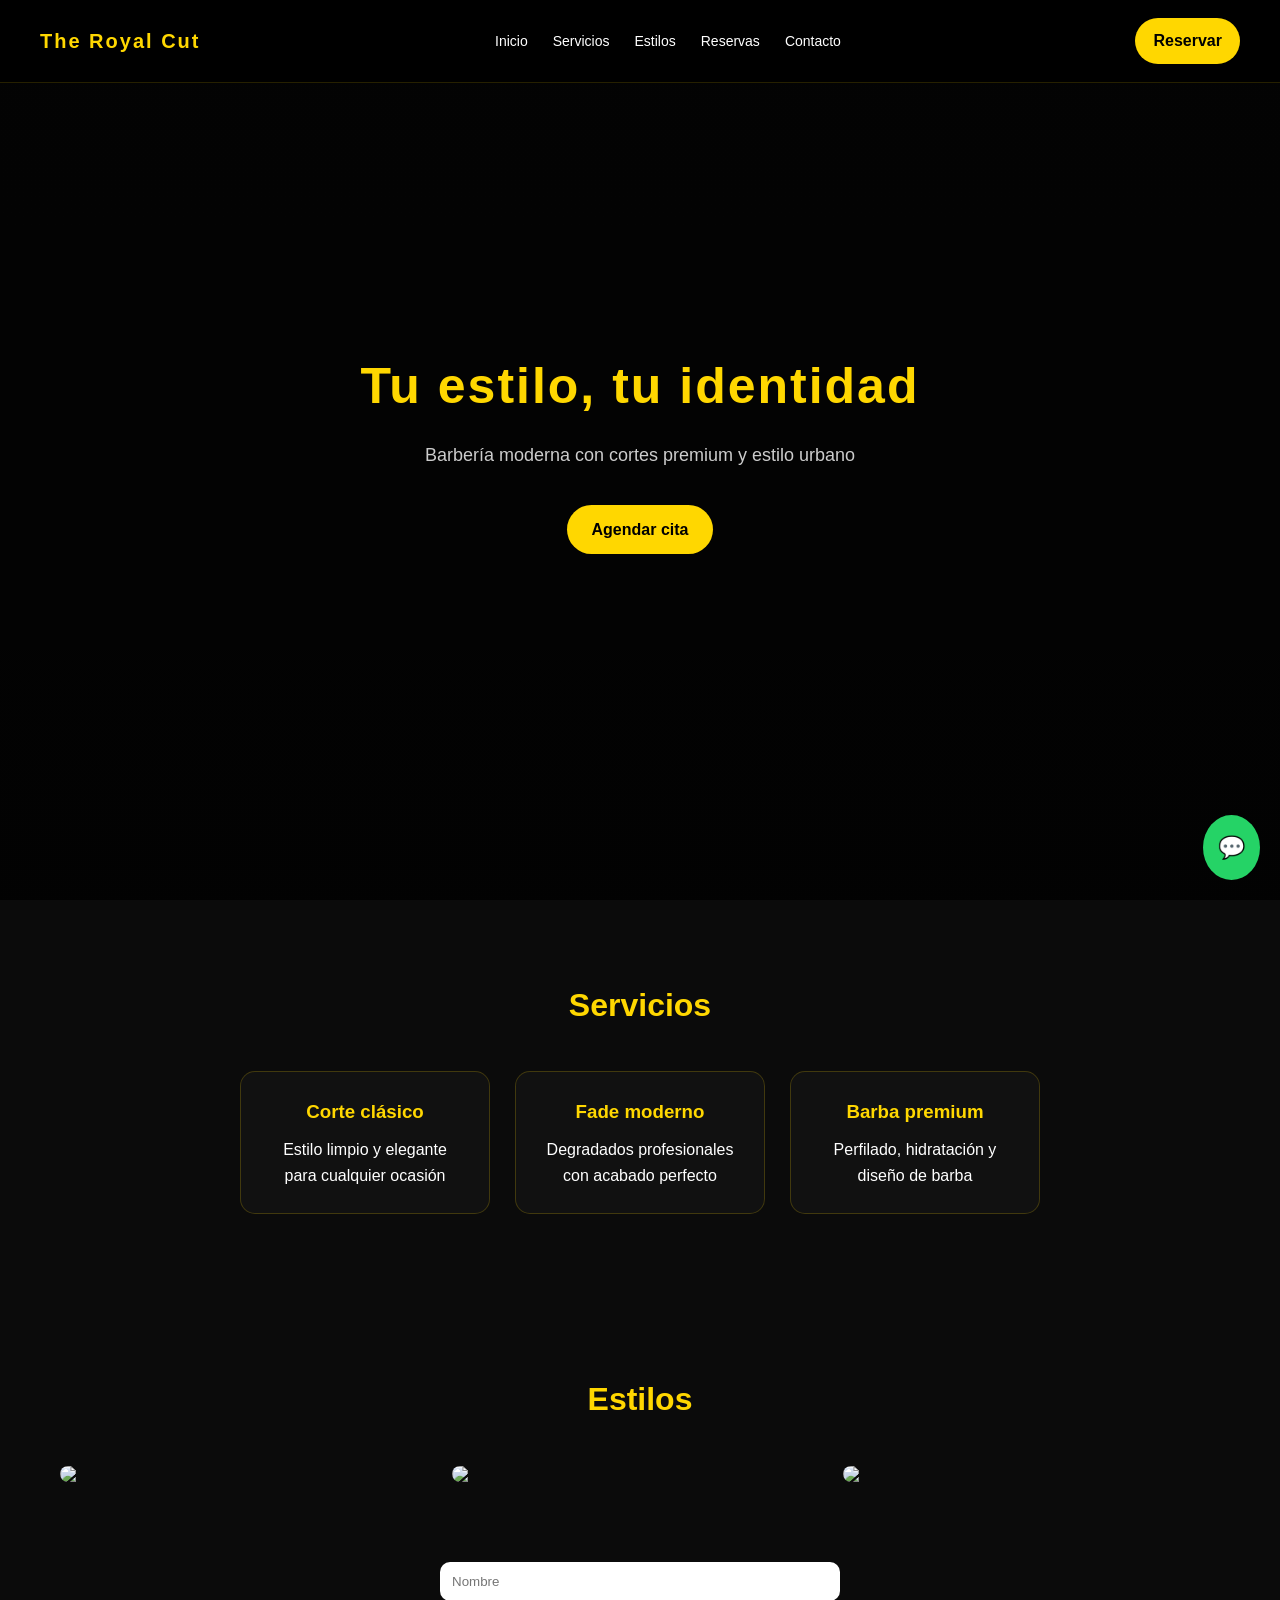
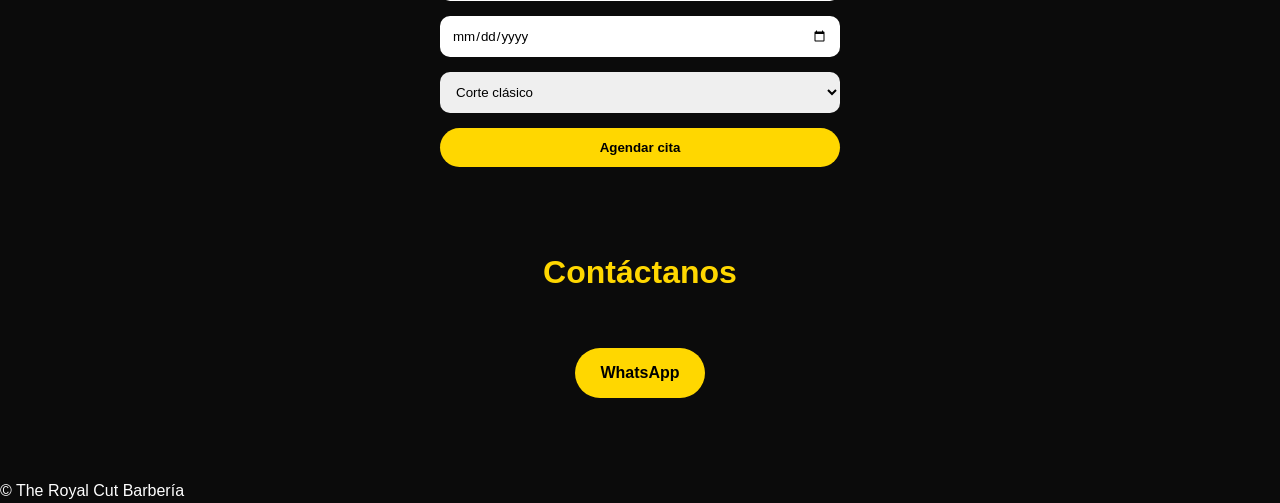
==== pages/barberia.html @ c53c0c9d "Refactor code structure for improved readability and maintainability" ====
<!DOCTYPE html>
<html lang="es">
<head>
    <meta charset="UTF-8">
    <title>Barbería - The Royal Cut</title>
    <meta name="viewport" content="width=device-width, initial-scale=1.0">

    <!-- CSS PROPIO -->
    <link rel="stylesheet" href="../css/barberia.css">
</head>
<body>

<!-- 🧭 NAVBAR -->
<header>
<nav class="navbar">

    <div class="logo">The Royal Cut</div>

    <div class="menu-toggle" id="menu-toggle">☰</div>

    <ul class="menu" id="menu">
        <li><a href="#inicio">Inicio</a></li>
        <li><a href="#servicios">Servicios</a></li>
        <li><a href="#estilos">Estilos</a></li>
        <li><a href="#reservas">Reservas</a></li>
        <li><a href="#contacto">Contacto</a></li>
    </ul>

    <a href="https://wa.me/573000000000" class="btn-reserva">
        Reservar
    </a>

</nav>
</header>

<!-- 💈 HERO -->
<section class="hero" id="inicio">
    <div class="hero-content">
        <h1>Tu estilo, tu identidad</h1>
        <p>Barbería moderna con cortes premium y estilo urbano</p>
        <a href="#reservas" class="btn">Agendar cita</a>
    </div>
</section>

<!-- ✂️ SERVICIOS -->
<section class="experiences" id="servicios">
    <h2>Servicios</h2>

    <div class="cards">

        <div class="card">
            <h3>Corte clásico</h3>
            <p>Estilo limpio y elegante para cualquier ocasión</p>
        </div>

        <div class="card">
            <h3>Fade moderno</h3>
            <p>Degradados profesionales con acabado perfecto</p>
        </div>

        <div class="card">
            <h3>Barba premium</h3>
            <p>Perfilado, hidratación y diseño de barba</p>
        </div>

    </div>
</section>

<!-- 🖼️ ESTILOS / GALERÍA -->
<section class="gallery" id="estilos">
    <h2>Estilos</h2>

    <div class="gallery-grid">
        <img src="../assets/images/barberia/1.jpg">
        <img src="../assets/images/barberia/2.jpg">
        <img src="../assets/images/barberia/3.jpg">
    </div>
</section>

<!-- 📅 RESERVAS -->
<form id="form-reserva">

    <input type="text" id="nombre" placeholder="Nombre" required>

    <input type="date" id="fecha" required>

    <select id="servicio">
        <option value="Corte clásico">Corte clásico</option>
        <option value="Fade moderno">Fade moderno</option>
        <option value="Barba premium">Barba premium</option>
    </select>

    <button type="submit">Agendar cita</button>

</form>

<!-- 📲 CONTACTO -->
<section class="contacto" id="contacto">
    <h2>Contáctanos</h2>
    <a href="https://wa.me/573000000000" class="btn">WhatsApp</a>
</section>

<!-- 💬 BOTÓN -->
<a href="https://wa.me/573000000000" class="whatsapp">💬</a>

<!-- FOOTER -->
<footer>
    <p>© The Royal Cut Barbería</p>
</footer>

<!-- JS -->
<script src="../js/barberia.js"></script>
<script src="../js/main.js"></script>

</body>
</html>
---- css/barberia.css ----
/* ===== RESET ===== */
* {
    margin: 0;
    padding: 0;
    box-sizing: border-box;
    font-family: 'Arial', sans-serif;
}

body {
    background: #0b0b0b;
    color: #fff;
    line-height: 1.6;
}

/* ===== NAVBAR ===== */
.navbar {
    position: fixed;
    top: 0;
    width: 100%;
    padding: 18px 40px;
    display: flex;
    justify-content: space-between;
    align-items: center;
    background: rgba(0,0,0,0.85);
    backdrop-filter: blur(10px);
    z-index: 1000;
    border-bottom: 1px solid rgba(255,215,0,0.15);
}

.logo {
    font-size: 20px;
    font-weight: bold;
    letter-spacing: 2px;
    color: gold;
}

/* MENU */
.menu {
    list-style: none;
    display: flex;
    gap: 25px;
}

.menu li a {
    text-decoration: none;
    color: #fff;
    font-size: 14px;
    transition: 0.3s;
}

.menu li a:hover {
    color: gold;
}

/* BOTÓN RESERVA */
.btn-reserva {
    background: gold;
    color: #000;
    padding: 10px 18px;
    border-radius: 30px;
    font-weight: bold;
    text-decoration: none;
    transition: 0.3s;
}

.btn-reserva:hover {
    transform: scale(1.05);
    background: #ffd700;
}

/* ===== HERO ===== */
.hero {
    height: 100vh;
    background: linear-gradient(rgba(0,0,0,0.7), rgba(0,0,0,0.8)),
                url("../assets/images/barberia/hero.jpg") center/cover;
    display: flex;
    align-items: center;
    justify-content: center;
    text-align: center;
    padding: 20px;
}

.hero-content h1 {
    font-size: 50px;
    color: gold;
    letter-spacing: 2px;
}

.hero-content p {
    margin: 15px 0;
    font-size: 18px;
    color: #ccc;
}

.btn {
    display: inline-block;
    margin-top: 20px;
    background: gold;
    color: #000;
    padding: 12px 25px;
    border-radius: 30px;
    text-decoration: none;
    font-weight: bold;
}

/* ===== SECCIONES ===== */
section {
    padding: 80px 20px;
    text-align: center;
}

h2 {
    font-size: 32px;
    margin-bottom: 40px;
    color: gold;
}

/* ===== CARDS ===== */
.cards {
    display: flex;
    justify-content: center;
    gap: 25px;
    flex-wrap: wrap;
}

.card {
    background: #111;
    padding: 25px;
    width: 250px;
    border-radius: 15px;
    border: 1px solid rgba(255,215,0,0.2);
    transition: 0.3s;
}

.card:hover {
    transform: translateY(-10px);
    border-color: gold;
}

.card h3 {
    color: gold;
    margin-bottom: 10px;
}

/* ===== GALERÍA ===== */
.gallery-grid {
    display: grid;
    grid-template-columns: repeat(auto-fit, minmax(250px, 1fr));
    gap: 15px;
    padding: 0 40px;
}

.gallery-grid img {
    width: 100%;
    border-radius: 12px;
    transition: 0.3s;
    filter: grayscale(30%);
}

.gallery-grid img:hover {
    transform: scale(1.05);
    filter: grayscale(0%);
}

/* ===== FORM ===== */
form {
    max-width: 400px;
    margin: auto;
    display: flex;
    flex-direction: column;
    gap: 15px;
}

input, select {
    padding: 12px;
    border-radius: 10px;
    border: none;
    outline: none;
}

button {
    background: gold;
    border: none;
    padding: 12px;
    border-radius: 30px;
    font-weight: bold;
    cursor: pointer;
}

/* ===== CONTACTO ===== */
.contacto .btn {
    margin-top: 10px;
}

/* ===== WHATSAPP FLOAT ===== */
.whatsapp {
    position: fixed;
    bottom: 20px;
    right: 20px;
    background: #25D366;
    color: white;
    font-size: 22px;
    padding: 15px;
    border-radius: 50%;
    text-decoration: none;
}

/* ===== RESPONSIVE ===== */
.menu-toggle {
    display: none;
    font-size: 28px;
    color: gold;
    cursor: pointer;
}

@media (max-width: 768px) {

    .menu {
        position: absolute;
        top: 70px;
        right: 0;
        background: black;
        flex-direction: column;
        width: 200px;
        padding: 20px;
        display: none;
        .menu {
        z-index: 1001; /* importante */
}
    }

    .menu.active {
        display: flex;
    }

    .menu-toggle {
        display: block;
    }
}
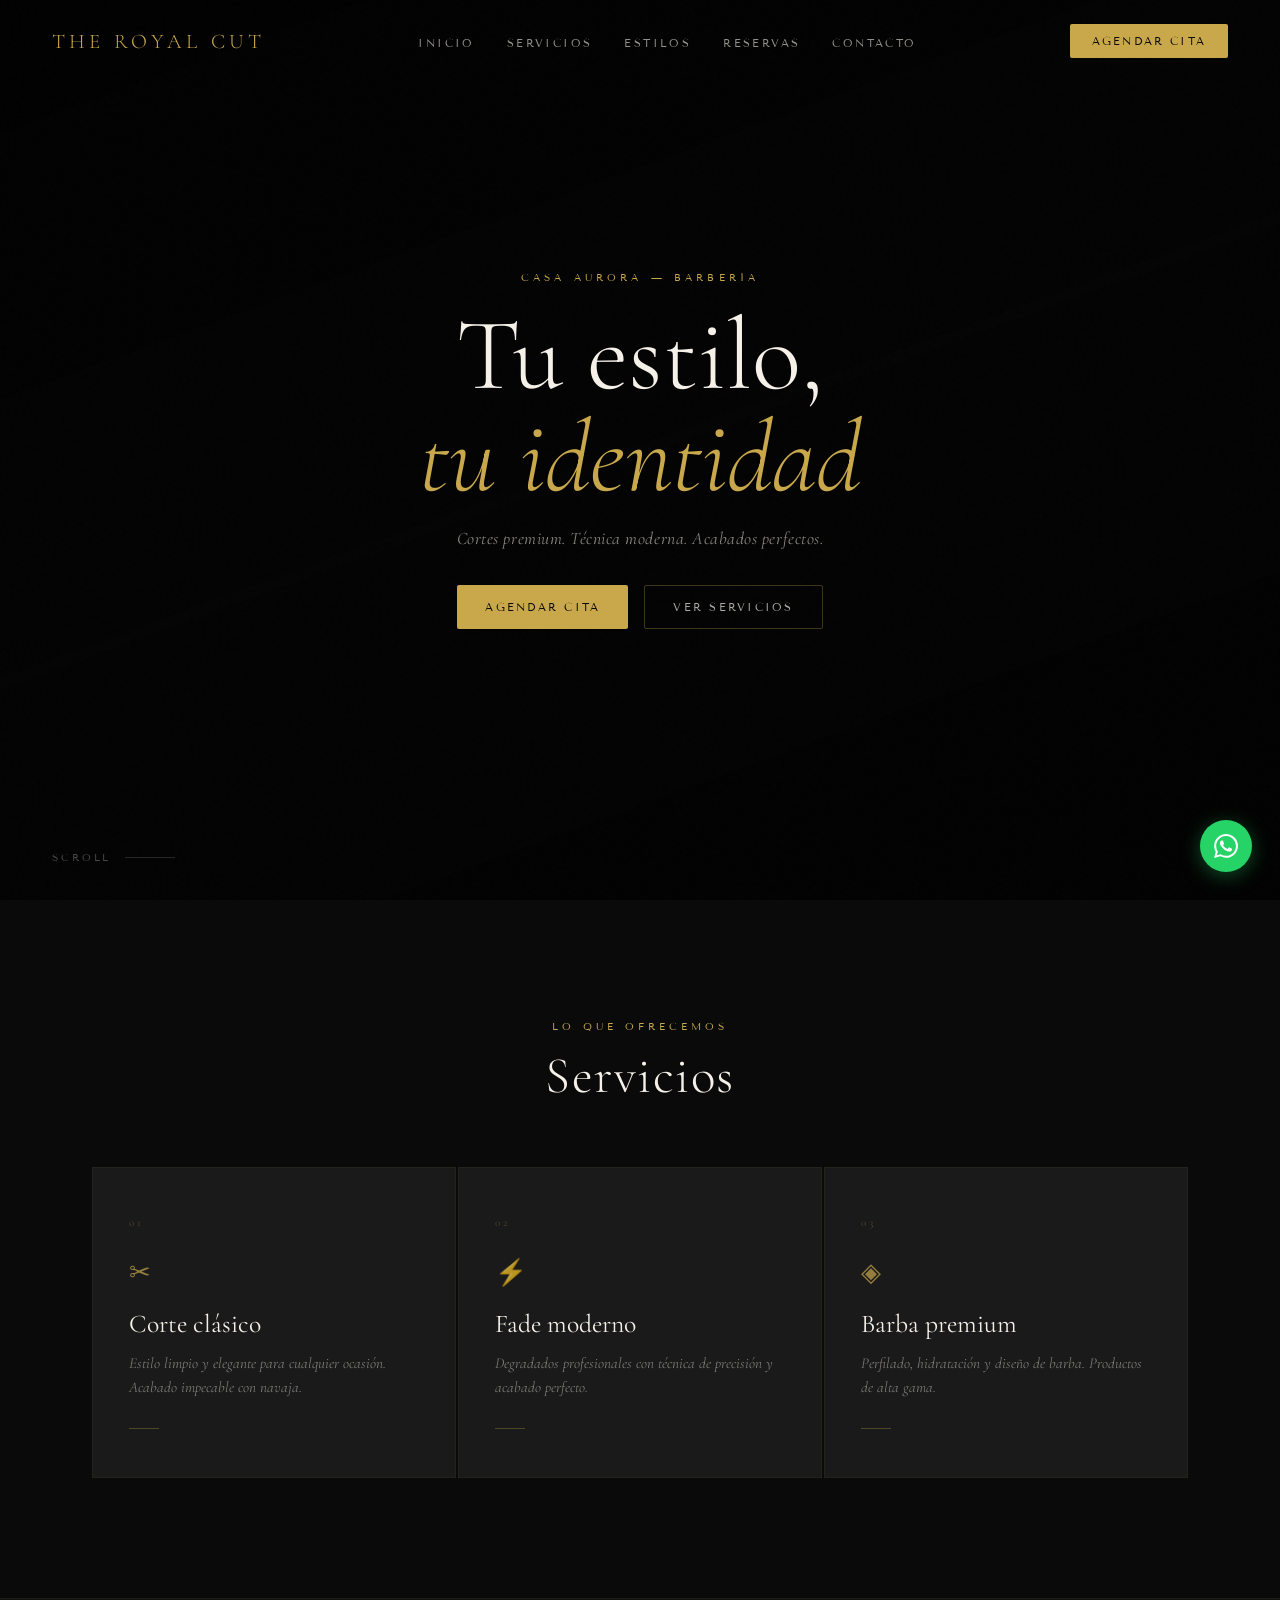
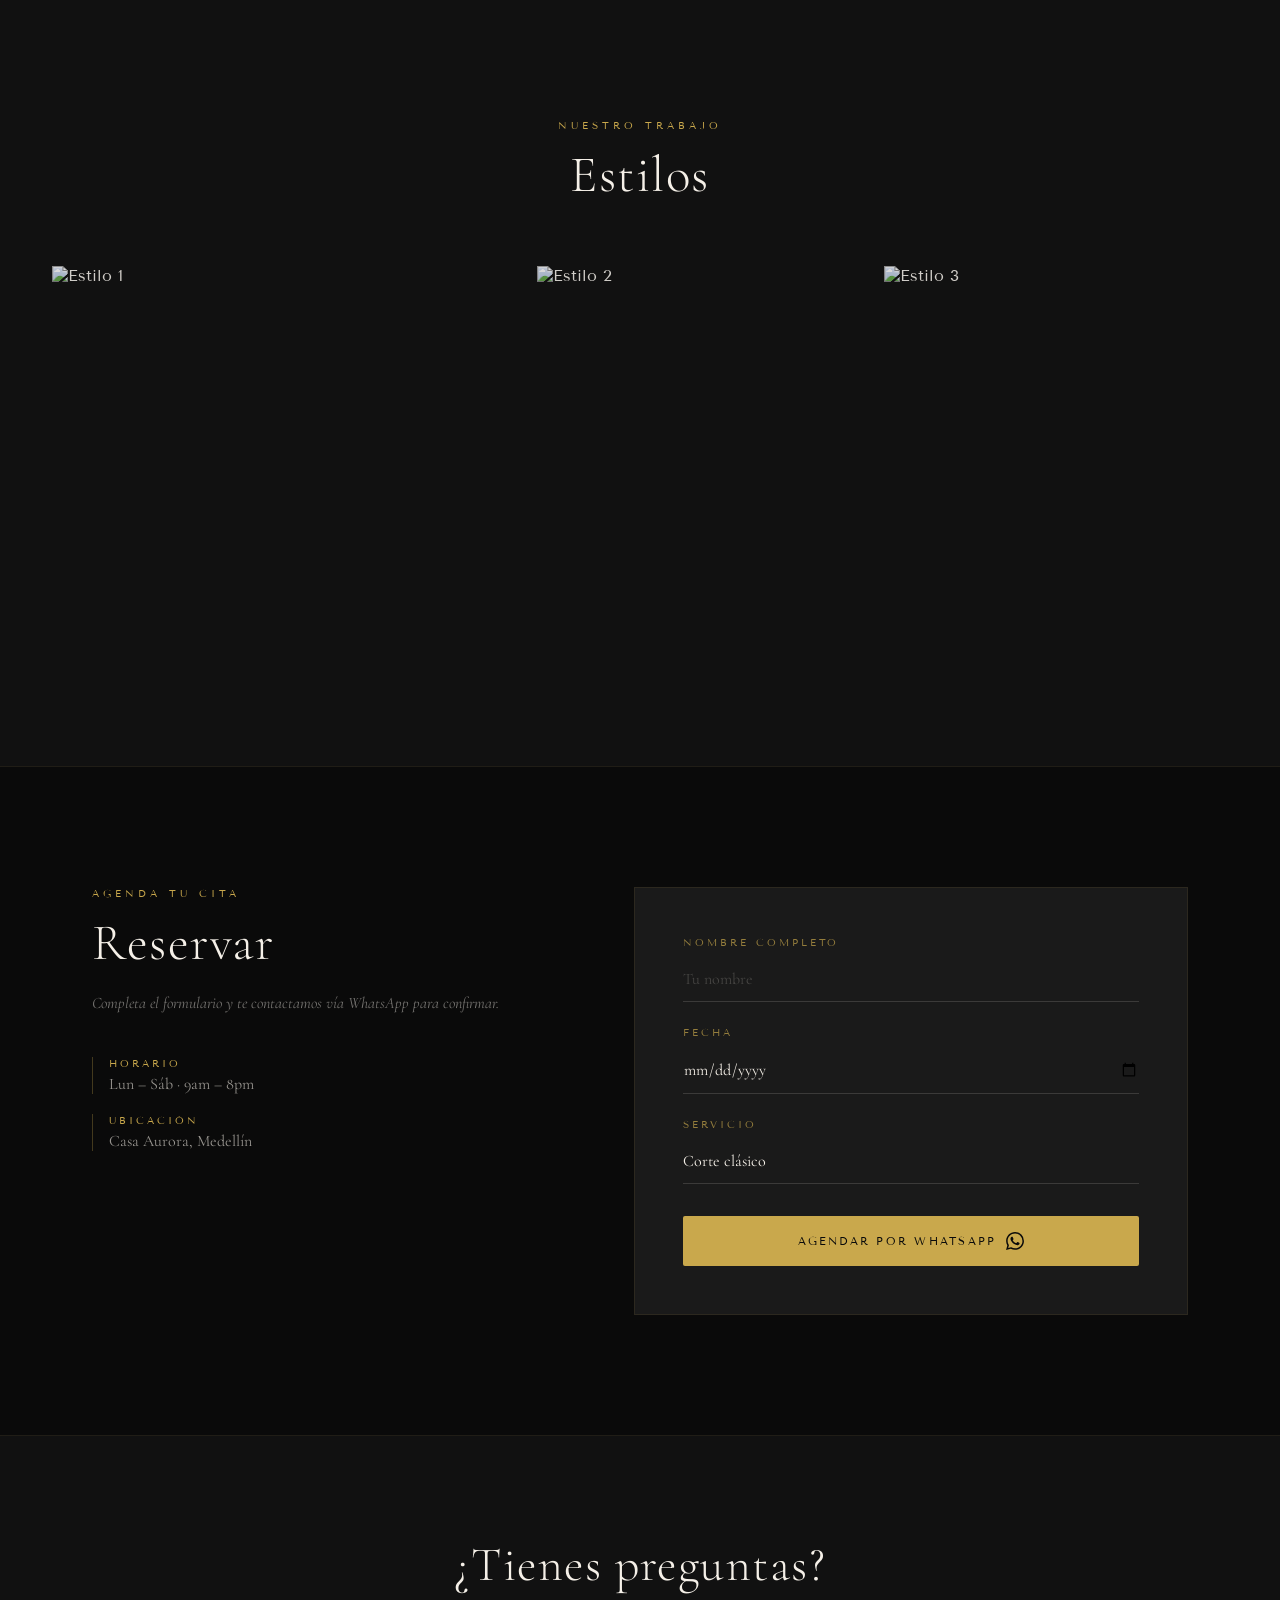
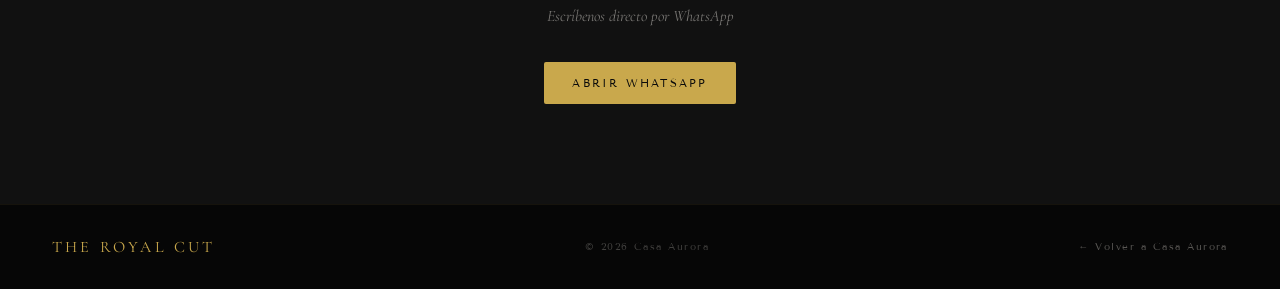
==== commit 8e166810: "Refactor glamping and kalon pages: Update titles, enhance navbar, improve hero sections, and revamp " ====
--- a/pages/barberia.html
+++ b/pages/barberia.html
@@ -2,21 +2,24 @@
 <html lang="es">
 <head>
     <meta charset="UTF-8">
-    <title>Barbería - The Royal Cut</title>
+    <title>The Royal Cut — Barbería Premium</title>
     <meta name="viewport" content="width=device-width, initial-scale=1.0">
-
-    <!-- CSS PROPIO -->
+    <link rel="preconnect" href="https://fonts.googleapis.com">
+    <link rel="preconnect" href="https://fonts.gstatic.com" crossorigin>
+    <link href="https://fonts.googleapis.com/css2?family=Cormorant+Garamond:ital,wght@0,300;0,400;0,600;1,300;1,400&family=Tenor+Sans&display=swap" rel="stylesheet">
     <link rel="stylesheet" href="../css/barberia.css">
 </head>
 <body>
 
-<!-- 🧭 NAVBAR -->
+<!-- NAVBAR -->
 <header>
-<nav class="navbar">
+<nav class="navbar" id="navbar">
+    <div class="menu-overlay" id="menu-overlay"></div>
+    <a href="../index.html" class="logo">The Royal Cut</a>
 
-    <div class="logo">The Royal Cut</div>
-
-    <div class="menu-toggle" id="menu-toggle">☰</div>
+    <div class="menu-toggle" id="menu-toggle">
+        <span></span><span></span><span></span>
+    </div>
 
     <ul class="menu" id="menu">
         <li><a href="#inicio">Inicio</a></li>
@@ -26,91 +29,154 @@
         <li><a href="#contacto">Contacto</a></li>
     </ul>
 
-    <a href="https://wa.me/573000000000" class="btn-reserva">
-        Reservar
-    </a>
-
+    <a href="https://wa.me/573226594124" class="btn-reserva" target="_blank">Agendar cita</a>
 </nav>
 </header>
 
-<!-- 💈 HERO -->
+<!-- HERO -->
 <section class="hero" id="inicio">
+    <div class="hero-bg"></div>
+    <div class="hero-grain"></div>
     <div class="hero-content">
-        <h1>Tu estilo, tu identidad</h1>
-        <p>Barbería moderna con cortes premium y estilo urbano</p>
-        <a href="#reservas" class="btn">Agendar cita</a>
+        <span class="hero-eyebrow">Casa Aurora — Barbería</span>
+        <h1>Tu estilo,<br><em>tu identidad</em></h1>
+        <p>Cortes premium. Técnica moderna. Acabados perfectos.</p>
+        <div class="hero-actions">
+            <a href="#reservas" class="btn-primary">Agendar cita</a>
+            <a href="#servicios" class="btn-ghost">Ver servicios</a>
+        </div>
+    </div>
+    <div class="hero-scroll">
+        <span>Scroll</span>
+        <div class="hero-scroll-line"></div>
     </div>
 </section>
 
-<!-- ✂️ SERVICIOS -->
-<section class="experiences" id="servicios">
-    <h2>Servicios</h2>
+<!-- SERVICIOS -->
+<section class="services" id="servicios">
+    <div class="section-header">
+        <span class="section-tag">Lo que ofrecemos</span>
+        <h2>Servicios</h2>
+    </div>
 
     <div class="cards">
-
-        <div class="card">
+        <div class="card" data-delay="0">
+            <div class="card-number">01</div>
+            <div class="card-icon">✂</div>
             <h3>Corte clásico</h3>
-            <p>Estilo limpio y elegante para cualquier ocasión</p>
+            <p>Estilo limpio y elegante para cualquier ocasión. Acabado impecable con navaja.</p>
+            <div class="card-line"></div>
         </div>
 
-        <div class="card">
+        <div class="card" data-delay="1">
+            <div class="card-number">02</div>
+            <div class="card-icon">⚡</div>
             <h3>Fade moderno</h3>
-            <p>Degradados profesionales con acabado perfecto</p>
+            <p>Degradados profesionales con técnica de precisión y acabado perfecto.</p>
+            <div class="card-line"></div>
         </div>
 
-        <div class="card">
+        <div class="card" data-delay="2">
+            <div class="card-number">03</div>
+            <div class="card-icon">◈</div>
             <h3>Barba premium</h3>
-            <p>Perfilado, hidratación y diseño de barba</p>
+            <p>Perfilado, hidratación y diseño de barba. Productos de alta gama.</p>
+            <div class="card-line"></div>
         </div>
-
     </div>
 </section>
 
-<!-- 🖼️ ESTILOS / GALERÍA -->
+<!-- GALERÍA -->
 <section class="gallery" id="estilos">
-    <h2>Estilos</h2>
-
+    <div class="section-header light">
+        <span class="section-tag">Nuestro trabajo</span>
+        <h2>Estilos</h2>
+    </div>
     <div class="gallery-grid">
-        <img src="../assets/images/barberia/1.jpg">
-        <img src="../assets/images/barberia/2.jpg">
-        <img src="../assets/images/barberia/3.jpg">
+        <div class="gallery-item tall">
+            <img src="../assets/images/barberia/1.jpg" alt="Estilo 1" loading="lazy">
+            <div class="gallery-overlay">Corte clásico</div>
+        </div>
+        <div class="gallery-item">
+            <img src="../assets/images/barberia/2.jpg" alt="Estilo 2" loading="lazy">
+            <div class="gallery-overlay">Fade moderno</div>
+        </div>
+        <div class="gallery-item">
+            <img src="../assets/images/barberia/3.jpg" alt="Estilo 3" loading="lazy">
+            <div class="gallery-overlay">Barba premium</div>
+        </div>
     </div>
 </section>
 
-<!-- 📅 RESERVAS -->
-<form id="form-reserva">
-
-    <input type="text" id="nombre" placeholder="Nombre" required>
-
-    <input type="date" id="fecha" required>
-
-    <select id="servicio">
-        <option value="Corte clásico">Corte clásico</option>
-        <option value="Fade moderno">Fade moderno</option>
-        <option value="Barba premium">Barba premium</option>
-    </select>
-
-    <button type="submit">Agendar cita</button>
-
-</form>
-
-<!-- 📲 CONTACTO -->
-<section class="contacto" id="contacto">
-    <h2>Contáctanos</h2>
-    <a href="https://wa.me/573000000000" class="btn">WhatsApp</a>
+<!-- RESERVAS -->
+<section class="reservas" id="reservas">
+    <div class="reservas-inner">
+        <div class="reservas-text">
+            <span class="section-tag">Agenda tu cita</span>
+            <h2>Reservar</h2>
+            <p>Completa el formulario y te contactamos vía WhatsApp para confirmar.</p>
+            <div class="reservas-detail">
+                <div class="detail-item">
+                    <span class="detail-label">Horario</span>
+                    <span>Lun – Sáb · 9am – 8pm</span>
+                </div>
+                <div class="detail-item">
+                    <span class="detail-label">Ubicación</span>
+                    <span>Casa Aurora, Medellín</span>
+                </div>
+            </div>
+        </div>
+        <div class="form-wrap">
+            <form id="form-reserva">
+                <div class="field">
+                    <label for="nombre">Nombre completo</label>
+                    <input type="text" id="nombre" placeholder="Tu nombre" required>
+                </div>
+                <div class="field">
+                    <label for="fecha">Fecha</label>
+                    <input type="date" id="fecha" required>
+                </div>
+                <div class="field">
+                    <label for="servicio">Servicio</label>
+                    <select id="servicio">
+                        <option value="Corte clásico">Corte clásico</option>
+                        <option value="Fade moderno">Fade moderno</option>
+                        <option value="Barba premium">Barba premium</option>
+                        <option value="Corte + Barba">Corte + Barba</option>
+                    </select>
+                </div>
+                <button type="submit" class="btn-submit">
+                    <span>Agendar por WhatsApp</span>
+                    <svg width="18" height="18" viewBox="0 0 24 24" fill="currentColor"><path d="M17.472 14.382c-.297-.149-1.758-.867-2.03-.967-.273-.099-.471-.148-.67.15-.197.297-.767.966-.94 1.164-.173.199-.347.223-.644.075-.297-.15-1.255-.463-2.39-1.475-.883-.788-1.48-1.761-1.653-2.059-.173-.297-.018-.458.13-.606.134-.133.298-.347.446-.52.149-.174.198-.298.298-.497.099-.198.05-.371-.025-.52-.075-.149-.669-1.612-.916-2.207-.242-.579-.487-.5-.669-.51-.173-.008-.371-.01-.57-.01-.198 0-.52.074-.792.372-.272.297-1.04 1.016-1.04 2.479 0 1.462 1.065 2.875 1.213 3.074.149.198 2.096 3.2 5.077 4.487.709.306 1.262.489 1.694.625.712.227 1.36.195 1.871.118.571-.085 1.758-.719 2.006-1.413.248-.694.248-1.289.173-1.413-.074-.124-.272-.198-.57-.347m-5.421 7.403h-.004a9.87 9.87 0 01-5.031-1.378l-.361-.214-3.741.982.998-3.648-.235-.374a9.86 9.86 0 01-1.51-5.26c.001-5.45 4.436-9.884 9.888-9.884 2.64 0 5.122 1.03 6.988 2.898a9.825 9.825 0 012.893 6.994c-.003 5.45-4.437 9.884-9.885 9.884m8.413-18.297A11.815 11.815 0 0012.05 0C5.495 0 .16 5.335.157 11.892c0 2.096.547 4.142 1.588 5.945L.057 24l6.305-1.654a11.882 11.882 0 005.683 1.448h.005c6.554 0 11.89-5.335 11.893-11.893a11.821 11.821 0 00-3.48-8.413z"/></svg>
+                </button>
+            </form>
+        </div>
+    </div>
 </section>
 
-<!-- 💬 BOTÓN -->
-<a href="https://wa.me/573000000000" class="whatsapp">💬</a>
+<!-- CONTACTO -->
+<section class="contacto" id="contacto">
+    <div class="contacto-inner">
+        <h2>¿Tienes preguntas?</h2>
+        <p>Escríbenos directo por WhatsApp</p>
+        <a href="https://wa.me/573226594124" class="btn-primary" target="_blank">Abrir WhatsApp</a>
+    </div>
+</section>
 
-<!-- FOOTER -->
-<footer>
-    <p>© The Royal Cut Barbería</p>
+<!-- WHATSAPP FLOAT -->
+<a href="https://wa.me/573226594124" class="whatsapp" target="_blank" aria-label="WhatsApp">
+    <svg viewBox="0 0 24 24" fill="currentColor" width="24" height="24"><path d="M17.472 14.382c-.297-.149-1.758-.867-2.03-.967-.273-.099-.471-.148-.67.15-.197.297-.767.966-.94 1.164-.173.199-.347.223-.644.075-.297-.15-1.255-.463-2.39-1.475-.883-.788-1.48-1.761-1.653-2.059-.173-.297-.018-.458.13-.606.134-.133.298-.347.446-.52.149-.174.198-.298.298-.497.099-.198.05-.371-.025-.52-.075-.149-.669-1.612-.916-2.207-.242-.579-.487-.5-.669-.51-.173-.008-.371-.01-.57-.01-.198 0-.52.074-.792.372-.272.297-1.04 1.016-1.04 2.479 0 1.462 1.065 2.875 1.213 3.074.149.198 2.096 3.2 5.077 4.487.709.306 1.262.489 1.694.625.712.227 1.36.195 1.871.118.571-.085 1.758-.719 2.006-1.413.248-.694.248-1.289.173-1.413-.074-.124-.272-.198-.57-.347m-5.421 7.403h-.004a9.87 9.87 0 01-5.031-1.378l-.361-.214-3.741.982.998-3.648-.235-.374a9.86 9.86 0 01-1.51-5.26c.001-5.45 4.436-9.884 9.888-9.884 2.64 0 5.122 1.03 6.988 2.898a9.825 9.825 0 012.893 6.994c-.003 5.45-4.437 9.884-9.885 9.884m8.413-18.297A11.815 11.815 0 0012.05 0C5.495 0 .16 5.335.157 11.892c0 2.096.547 4.142 1.588 5.945L.057 24l6.305-1.654a11.882 11.882 0 005.683 1.448h.005c6.554 0 11.89-5.335 11.893-11.893a11.821 11.821 0 00-3.48-8.413z"/></svg>
+</a>
+
+<footer class="footer">
+    <div class="footer-inner">
+        <span class="footer-logo">The Royal Cut</span>
+        <span class="footer-copy">© 2026 Casa Aurora</span>
+        <a href="../index.html" class="footer-back">← Volver a Casa Aurora</a>
+    </div>
 </footer>
 
-<!-- JS -->
 <script src="../js/barberia.js"></script>
 <script src="../js/main.js"></script>
-
 </body>
 </html>
--- a/css/barberia.css
+++ b/css/barberia.css
@@ -1,239 +1,659 @@
-/* ===== RESET ===== */
-* {
-    margin: 0;
-    padding: 0;
-    box-sizing: border-box;
-    font-family: 'Arial', sans-serif;
-}
+/* ============================================================
+   THE ROYAL CUT — Barbería CSS
+   Aesthetic: Dark luxury, gold accents, editorial
+============================================================ */
+
+@import url('https://fonts.googleapis.com/css2?family=Cormorant+Garamond:ital,wght@0,300;0,400;0,600;1,300;1,400&family=Tenor+Sans&display=swap');
+
+:root {
+    --gold: #c9a84c;
+    --gold-light: #e8d08a;
+    --cream: #f5f0e8;
+    --ink: #0a0a0a;
+    --ink-mid: #111111;
+    --ink-soft: #1a1a1a;
+    --font-display: 'Cormorant Garamond', serif;
+    --font-body: 'Tenor Sans', sans-serif;
+    --ease: cubic-bezier(0.76, 0, 0.24, 1);
+    --max: 1200px;
+}
+
+*, *::before, *::after { margin: 0; padding: 0; box-sizing: border-box; }
+html { scroll-behavior: smooth; }
 
 body {
-    background: #0b0b0b;
-    color: #fff;
-    line-height: 1.6;
-}
-
-/* ===== NAVBAR ===== */
+    font-family: var(--font-body);
+    background: var(--ink);
+    color: var(--cream);
+    overflow-x: hidden;
+}
+
+/* ── NAVBAR ─────────────────────────── */
 .navbar {
     position: fixed;
-    top: 0;
-    width: 100%;
-    padding: 18px 40px;
+    top: 0; width: 100%;
+    padding: 24px 52px;
     display: flex;
+    align-items: center;
     justify-content: space-between;
-    align-items: center;
-    background: rgba(0,0,0,0.85);
-    backdrop-filter: blur(10px);
     z-index: 1000;
-    border-bottom: 1px solid rgba(255,215,0,0.15);
+    transition: all 0.5s var(--ease);
+    border-bottom: 1px solid transparent;
+}
+
+.navbar.scrolled {
+    background: rgba(10,10,10,0.95);
+    backdrop-filter: blur(20px);
+    padding: 16px 52px;
+    border-bottom-color: rgba(201,168,76,0.1);
 }
 
 .logo {
-    font-size: 20px;
-    font-weight: bold;
-    letter-spacing: 2px;
-    color: gold;
-}
-
-/* MENU */
-.menu {
-    list-style: none;
-    display: flex;
-    gap: 25px;
-}
-
-.menu li a {
+    font-family: var(--font-display);
+    font-size: 1.3rem;
+    font-weight: 300;
+    letter-spacing: 0.2em;
+    text-transform: uppercase;
+    color: var(--gold);
     text-decoration: none;
-    color: #fff;
-    font-size: 14px;
-    transition: 0.3s;
-}
-
-.menu li a:hover {
-    color: gold;
-}
-
-/* BOTÓN RESERVA */
+}
+
+.menu { display: flex; gap: 32px; list-style: none; }
+
+.menu a {
+    font-family: var(--font-body);
+    font-size: 0.68rem;
+    letter-spacing: 0.22em;
+    text-transform: uppercase;
+    text-decoration: none;
+    color: rgba(245,240,232,0.6);
+    position: relative;
+    transition: color 0.3s;
+}
+
+.menu a::after {
+    content: '';
+    position: absolute;
+    bottom: -3px; left: 0;
+    width: 0; height: 1px;
+    background: var(--gold);
+    transition: width 0.4s var(--ease);
+}
+
+.menu a:hover { color: var(--cream); }
+.menu a:hover::after { width: 100%; }
+
 .btn-reserva {
-    background: gold;
-    color: #000;
-    padding: 10px 18px;
-    border-radius: 30px;
-    font-weight: bold;
+    font-family: var(--font-body);
+    font-size: 0.68rem;
+    letter-spacing: 0.2em;
+    text-transform: uppercase;
     text-decoration: none;
-    transition: 0.3s;
-}
-
-.btn-reserva:hover {
-    transform: scale(1.05);
-    background: #ffd700;
-}
-
-/* ===== HERO ===== */
+    color: var(--ink);
+    background: var(--gold);
+    padding: 10px 22px;
+    border-radius: 2px;
+    transition: background 0.3s, transform 0.3s;
+}
+
+.btn-reserva:hover { background: var(--gold-light); transform: translateY(-1px); }
+
+.menu-toggle {
+    display: none;
+    flex-direction: column;
+    gap: 5px;
+    cursor: pointer;
+    z-index: 1002;
+}
+
+.menu-toggle span {
+    display: block;
+    width: 24px; height: 1px;
+    background: var(--cream);
+    transition: all 0.4s var(--ease);
+    transform-origin: center;
+}
+
+.menu-toggle.open span:nth-child(1) { transform: translateY(6px) rotate(45deg); }
+.menu-toggle.open span:nth-child(2) { opacity: 0; }
+.menu-toggle.open span:nth-child(3) { transform: translateY(-6px) rotate(-45deg); }
+
+.menu-overlay {
+    position: fixed; inset: 0;
+    background: rgba(0,0,0,0.6);
+    backdrop-filter: blur(4px);
+    opacity: 0; pointer-events: none;
+    transition: opacity 0.4s;
+    z-index: 998;
+}
+
+.menu-overlay.active { opacity: 1; pointer-events: all; }
+
+/* ── HERO ────────────────────────────── */
 .hero {
     height: 100vh;
-    background: linear-gradient(rgba(0,0,0,0.7), rgba(0,0,0,0.8)),
-                url("../assets/images/barberia/hero.jpg") center/cover;
+    position: relative;
     display: flex;
     align-items: center;
     justify-content: center;
     text-align: center;
-    padding: 20px;
+    overflow: hidden;
+}
+
+.hero-bg {
+    position: absolute; inset: 0;
+    background: linear-gradient(160deg, rgba(0,0,0,0.85) 0%, rgba(0,0,0,0.6) 50%, rgba(0,0,0,0.8) 100%),
+                url("../assets/images/barberia/hero.jpg") center/cover;
+    transform: scale(1.05);
+    animation: heroZoom 12s ease-out forwards;
+}
+
+@keyframes heroZoom {
+    to { transform: scale(1); }
+}
+
+.hero-grain {
+    position: absolute; inset: 0;
+    background-image: url("data:image/svg+xml,%3Csvg viewBox='0 0 256 256' xmlns='http://www.w3.org/2000/svg'%3E%3Cfilter id='noise'%3E%3CfeTurbulence type='fractalNoise' baseFrequency='0.9' numOctaves='4' stitchTiles='stitch'/%3E%3C/filter%3E%3Crect width='100%25' height='100%25' filter='url(%23noise)' opacity='0.04'/%3E%3C/svg%3E");
+    opacity: 0.4;
+    z-index: 1;
+}
+
+.hero-content {
+    position: relative;
+    z-index: 2;
+    max-width: 700px;
+    padding: 0 24px;
+    animation: heroReveal 1s var(--ease) 0.3s both;
+}
+
+@keyframes heroReveal {
+    from { opacity: 0; transform: translateY(30px); }
+    to   { opacity: 1; transform: translateY(0); }
+}
+
+.hero-eyebrow {
+    display: block;
+    font-family: var(--font-body);
+    font-size: 0.65rem;
+    letter-spacing: 0.4em;
+    text-transform: uppercase;
+    color: var(--gold);
+    margin-bottom: 20px;
 }
 
 .hero-content h1 {
-    font-size: 50px;
-    color: gold;
-    letter-spacing: 2px;
+    font-family: var(--font-display);
+    font-size: clamp(3.5rem, 8vw, 7rem);
+    font-weight: 300;
+    line-height: 1.0;
+    color: var(--cream);
+    margin-bottom: 20px;
+}
+
+.hero-content h1 em {
+    font-style: italic;
+    color: var(--gold);
 }
 
 .hero-content p {
-    margin: 15px 0;
-    font-size: 18px;
-    color: #ccc;
-}
-
-.btn {
-    display: inline-block;
-    margin-top: 20px;
-    background: gold;
-    color: #000;
-    padding: 12px 25px;
-    border-radius: 30px;
+    font-family: var(--font-display);
+    font-style: italic;
+    font-size: 1.1rem;
+    color: rgba(245,240,232,0.55);
+    margin-bottom: 36px;
+    letter-spacing: 0.03em;
+}
+
+.hero-actions { display: flex; gap: 16px; justify-content: center; flex-wrap: wrap; }
+
+.btn-primary {
+    display: inline-flex;
+    align-items: center;
+    gap: 8px;
+    font-family: var(--font-body);
+    font-size: 0.7rem;
+    letter-spacing: 0.2em;
+    text-transform: uppercase;
     text-decoration: none;
-    font-weight: bold;
-}
-
-/* ===== SECCIONES ===== */
-section {
-    padding: 80px 20px;
+    color: var(--ink);
+    background: var(--gold);
+    padding: 14px 28px;
+    border-radius: 2px;
+    transition: background 0.3s, transform 0.3s;
+}
+
+.btn-primary:hover { background: var(--gold-light); transform: translateY(-2px); }
+
+.btn-ghost {
+    display: inline-flex;
+    align-items: center;
+    font-family: var(--font-body);
+    font-size: 0.7rem;
+    letter-spacing: 0.2em;
+    text-transform: uppercase;
+    text-decoration: none;
+    color: rgba(245,240,232,0.7);
+    border: 1px solid rgba(201,168,76,0.3);
+    padding: 14px 28px;
+    border-radius: 2px;
+    transition: border-color 0.3s, color 0.3s;
+}
+
+.btn-ghost:hover { border-color: var(--gold); color: var(--cream); }
+
+.hero-scroll {
+    position: absolute;
+    bottom: 36px; left: 52px;
+    display: flex;
+    align-items: center;
+    gap: 14px;
+    font-family: var(--font-body);
+    font-size: 0.6rem;
+    letter-spacing: 0.3em;
+    text-transform: uppercase;
+    color: rgba(245,240,232,0.3);
+    z-index: 3;
+}
+
+.hero-scroll-line {
+    width: 50px; height: 1px;
+    background: rgba(245,240,232,0.15);
+    position: relative; overflow: hidden;
+}
+
+.hero-scroll-line::after {
+    content: '';
+    position: absolute;
+    top: 0; left: -100%;
+    width: 100%; height: 100%;
+    background: var(--gold);
+    animation: scrollLine 2s ease-in-out infinite;
+}
+
+@keyframes scrollLine {
+    0%   { left: -100%; }
+    60%  { left: 100%; }
+    100% { left: 100%; }
+}
+
+/* ── SECTION HEADERS ─────────────────── */
+.section-header {
     text-align: center;
+    margin-bottom: 60px;
+}
+
+.section-header.light h2 { color: var(--cream); }
+
+.section-tag {
+    display: block;
+    font-family: var(--font-body);
+    font-size: 0.62rem;
+    letter-spacing: 0.4em;
+    text-transform: uppercase;
+    color: var(--gold);
+    margin-bottom: 12px;
 }
 
 h2 {
-    font-size: 32px;
-    margin-bottom: 40px;
-    color: gold;
-}
-
-/* ===== CARDS ===== */
+    font-family: var(--font-display);
+    font-size: clamp(2.2rem, 4vw, 3.5rem);
+    font-weight: 300;
+    color: var(--cream);
+    letter-spacing: 0.03em;
+}
+
+/* ── SERVICES ────────────────────────── */
+.services {
+    padding: 120px 52px;
+    max-width: var(--max);
+    margin: 0 auto;
+}
+
 .cards {
-    display: flex;
-    justify-content: center;
-    gap: 25px;
-    flex-wrap: wrap;
+    display: grid;
+    grid-template-columns: repeat(3, 1fr);
+    gap: 2px;
 }
 
 .card {
-    background: #111;
-    padding: 25px;
-    width: 250px;
-    border-radius: 15px;
-    border: 1px solid rgba(255,215,0,0.2);
-    transition: 0.3s;
-}
-
-.card:hover {
-    transform: translateY(-10px);
-    border-color: gold;
+    background: var(--ink-soft);
+    padding: 48px 36px;
+    position: relative;
+    overflow: hidden;
+    transition: background 0.4s;
+    border: 1px solid rgba(201,168,76,0.06);
+}
+
+.card::before {
+    content: '';
+    position: absolute;
+    top: 0; left: 0;
+    width: 0; height: 2px;
+    background: var(--gold);
+    transition: width 0.5s var(--ease);
+}
+
+.card:hover { background: #141414; }
+.card:hover::before { width: 100%; }
+
+.card-number {
+    font-family: var(--font-display);
+    font-size: 0.7rem;
+    letter-spacing: 0.3em;
+    color: rgba(201,168,76,0.3);
+    margin-bottom: 28px;
+}
+
+.card-icon {
+    font-size: 1.6rem;
+    margin-bottom: 20px;
+    color: var(--gold);
+    opacity: 0.7;
 }
 
 .card h3 {
-    color: gold;
-    margin-bottom: 10px;
-}
-
-/* ===== GALERÍA ===== */
+    font-family: var(--font-display);
+    font-size: 1.6rem;
+    font-weight: 400;
+    color: var(--cream);
+    margin-bottom: 12px;
+}
+
+.card p {
+    font-family: var(--font-display);
+    font-style: italic;
+    font-size: 0.95rem;
+    line-height: 1.6;
+    color: rgba(245,240,232,0.45);
+}
+
+.card-line {
+    width: 30px; height: 1px;
+    background: rgba(201,168,76,0.3);
+    margin-top: 28px;
+}
+
+/* ── GALLERY ─────────────────────────── */
+.gallery {
+    background: var(--ink-mid);
+    padding: 120px 52px;
+    border-top: 1px solid rgba(201,168,76,0.08);
+    border-bottom: 1px solid rgba(201,168,76,0.08);
+}
+
 .gallery-grid {
     display: grid;
-    grid-template-columns: repeat(auto-fit, minmax(250px, 1fr));
-    gap: 15px;
-    padding: 0 40px;
-}
-
-.gallery-grid img {
-    width: 100%;
-    border-radius: 12px;
-    transition: 0.3s;
-    filter: grayscale(30%);
-}
-
-.gallery-grid img:hover {
-    transform: scale(1.05);
-    filter: grayscale(0%);
-}
-
-/* ===== FORM ===== */
-form {
-    max-width: 400px;
-    margin: auto;
+    grid-template-columns: 1.4fr 1fr 1fr;
+    grid-template-rows: 380px;
+    gap: 4px;
+    max-width: var(--max);
+    margin: 0 auto;
+}
+
+.gallery-item {
+    position: relative;
+    overflow: hidden;
+    cursor: pointer;
+}
+
+.gallery-item img {
+    width: 100%; height: 100%;
+    object-fit: cover;
+    transition: transform 0.7s var(--ease), filter 0.5s;
+    filter: grayscale(20%) brightness(0.85);
+}
+
+.gallery-item:hover img {
+    transform: scale(1.06);
+    filter: grayscale(0%) brightness(1);
+}
+
+.gallery-overlay {
+    position: absolute;
+    bottom: 20px; left: 20px;
+    font-family: var(--font-display);
+    font-style: italic;
+    font-size: 1rem;
+    color: rgba(245,240,232,0.85);
+    opacity: 0;
+    transform: translateY(8px);
+    transition: opacity 0.4s, transform 0.4s;
+    text-shadow: 0 1px 8px rgba(0,0,0,0.5);
+}
+
+.gallery-item:hover .gallery-overlay { opacity: 1; transform: translateY(0); }
+
+/* ── RESERVAS ────────────────────────── */
+.reservas {
+    padding: 120px 52px;
+    max-width: var(--max);
+    margin: 0 auto;
+}
+
+.reservas-inner {
+    display: grid;
+    grid-template-columns: 1fr 1.2fr;
+    gap: 80px;
+    align-items: start;
+}
+
+.reservas-text .section-tag { text-align: left; }
+
+.reservas-text h2 {
+    text-align: left;
+    margin-bottom: 16px;
+}
+
+.reservas-text p {
+    font-family: var(--font-display);
+    font-style: italic;
+    font-size: 1rem;
+    color: rgba(245,240,232,0.45);
+    line-height: 1.7;
+    margin-bottom: 40px;
+}
+
+.reservas-detail { display: flex; flex-direction: column; gap: 20px; }
+
+.detail-item {
     display: flex;
     flex-direction: column;
-    gap: 15px;
+    gap: 4px;
+    padding-left: 16px;
+    border-left: 1px solid rgba(201,168,76,0.3);
+}
+
+.detail-label {
+    font-size: 0.62rem;
+    letter-spacing: 0.3em;
+    text-transform: uppercase;
+    color: var(--gold);
+}
+
+.detail-item span:last-child {
+    font-family: var(--font-display);
+    font-size: 1rem;
+    color: rgba(245,240,232,0.6);
+}
+
+/* FORM */
+.form-wrap {
+    background: var(--ink-soft);
+    padding: 48px;
+    border: 1px solid rgba(201,168,76,0.1);
+}
+
+form { display: flex; flex-direction: column; gap: 24px; }
+
+.field { display: flex; flex-direction: column; gap: 8px; }
+
+.field label {
+    font-size: 0.62rem;
+    letter-spacing: 0.3em;
+    text-transform: uppercase;
+    color: rgba(201,168,76,0.7);
 }
 
 input, select {
-    padding: 12px;
-    border-radius: 10px;
+    background: transparent;
     border: none;
+    border-bottom: 1px solid rgba(245,240,232,0.15);
+    padding: 12px 0;
+    font-family: var(--font-display);
+    font-size: 1rem;
+    color: var(--cream);
     outline: none;
-}
-
-button {
-    background: gold;
+    transition: border-color 0.3s;
+    -webkit-appearance: none;
+    -moz-appearance: none;
+    appearance: none;
+}
+
+input:focus, select:focus { border-bottom-color: var(--gold); }
+
+input::placeholder { color: rgba(245,240,232,0.2); }
+
+select option { background: var(--ink-soft); }
+
+.btn-submit {
+    display: flex;
+    align-items: center;
+    justify-content: center;
+    gap: 10px;
+    background: var(--gold);
+    color: var(--ink);
     border: none;
-    padding: 12px;
-    border-radius: 30px;
-    font-weight: bold;
+    padding: 16px 32px;
+    font-family: var(--font-body);
+    font-size: 0.7rem;
+    letter-spacing: 0.2em;
+    text-transform: uppercase;
     cursor: pointer;
-}
-
-/* ===== CONTACTO ===== */
-.contacto .btn {
-    margin-top: 10px;
-}
-
-/* ===== WHATSAPP FLOAT ===== */
+    border-radius: 2px;
+    transition: background 0.3s, transform 0.3s;
+    margin-top: 8px;
+}
+
+.btn-submit:hover { background: var(--gold-light); transform: translateY(-2px); }
+
+/* ── CONTACTO ────────────────────────── */
+.contacto {
+    background: var(--ink-mid);
+    padding: 100px 52px;
+    text-align: center;
+    border-top: 1px solid rgba(201,168,76,0.08);
+}
+
+.contacto-inner h2 {
+    font-family: var(--font-display);
+    font-size: clamp(2rem, 4vw, 3rem);
+    font-weight: 300;
+    margin-bottom: 12px;
+}
+
+.contacto-inner p {
+    font-family: var(--font-display);
+    font-style: italic;
+    color: rgba(245,240,232,0.45);
+    margin-bottom: 36px;
+}
+
+/* ── WHATSAPP ────────────────────────── */
 .whatsapp {
     position: fixed;
-    bottom: 20px;
-    right: 20px;
+    bottom: 28px; right: 28px;
+    width: 52px; height: 52px;
     background: #25D366;
     color: white;
-    font-size: 22px;
-    padding: 15px;
     border-radius: 50%;
+    display: flex;
+    align-items: center;
+    justify-content: center;
     text-decoration: none;
-}
-
-/* ===== RESPONSIVE ===== */
-.menu-toggle {
-    display: none;
-    font-size: 28px;
-    color: gold;
-    cursor: pointer;
-}
-
-@media (max-width: 768px) {
+    box-shadow: 0 4px 20px rgba(37,211,102,0.35);
+    z-index: 900;
+    transition: transform 0.3s, box-shadow 0.3s;
+}
+
+.whatsapp:hover { transform: scale(1.1) translateY(-2px); box-shadow: 0 8px 30px rgba(37,211,102,0.5); }
+
+/* ── FOOTER ──────────────────────────── */
+.footer {
+    background: #060606;
+    border-top: 1px solid rgba(201,168,76,0.08);
+    padding: 32px 52px;
+}
+
+.footer-inner {
+    display: flex;
+    align-items: center;
+    justify-content: space-between;
+    gap: 20px;
+}
+
+.footer-logo {
+    font-family: var(--font-display);
+    font-size: 1rem;
+    letter-spacing: 0.2em;
+    text-transform: uppercase;
+    color: var(--gold);
+}
+
+.footer-copy {
+    font-size: 0.62rem;
+    letter-spacing: 0.15em;
+    color: rgba(245,240,232,0.25);
+}
+
+.footer-back {
+    font-size: 0.62rem;
+    letter-spacing: 0.15em;
+    text-decoration: none;
+    color: rgba(245,240,232,0.35);
+    transition: color 0.3s;
+}
+
+.footer-back:hover { color: var(--gold); }
+
+/* ── RESPONSIVE ──────────────────────── */
+@media (max-width: 900px) {
+    .navbar { padding: 20px 24px; }
+    .navbar.scrolled { padding: 14px 24px; }
+    .menu-toggle { display: flex; }
+    .btn-reserva { display: none; }
 
     .menu {
-        position: absolute;
-        top: 70px;
-        right: 0;
-        background: black;
+        position: fixed;
+        top: 0; right: -100%;
+        width: 72%; max-width: 300px;
+        height: 100vh;
+        background: rgba(10,10,10,0.98);
+        backdrop-filter: blur(20px);
         flex-direction: column;
-        width: 200px;
-        padding: 20px;
-        display: none;
-        .menu {
-        z-index: 1001; /* importante */
-}
+        justify-content: center;
+        align-items: center;
+        gap: 32px;
+        transition: right 0.5s var(--ease);
+        z-index: 1001;
+        border-left: 1px solid rgba(201,168,76,0.1);
     }
 
-    .menu.active {
-        display: flex;
-    }
-
-    .menu-toggle {
-        display: block;
-    }
+    .menu.active { right: 0; }
+    .menu a { font-size: 0.85rem; color: rgba(245,240,232,0.8); }
+
+    .services, .reservas, .contacto { padding: 80px 24px; }
+    .gallery { padding: 80px 24px; }
+
+    .cards { grid-template-columns: 1fr; gap: 2px; }
+    .gallery-grid { grid-template-columns: 1fr; grid-template-rows: auto; }
+    .gallery-item { height: 260px; }
+    .gallery-overlay { opacity: 1; transform: none; }
+
+    .reservas-inner { grid-template-columns: 1fr; gap: 40px; }
+    .form-wrap { padding: 32px 24px; }
+
+    .hero-scroll { display: none; }
+    .footer-inner { flex-direction: column; text-align: center; }
+    .footer { padding: 28px 24px; }
 }
